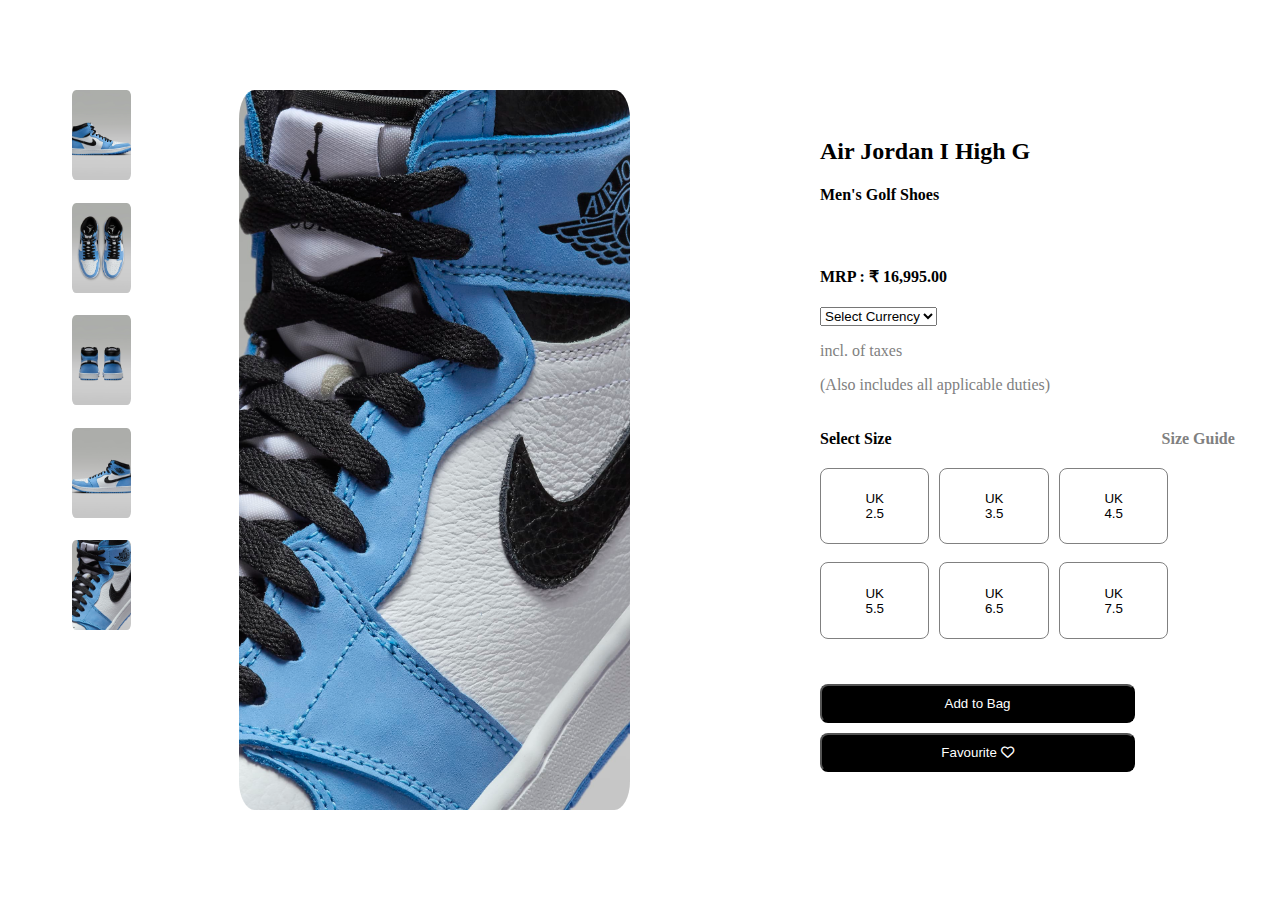
==== Week-1/index.html @ d741fef4 "Add files via upload" ====
<!DOCTYPE html>
<html lang="en">

<head>
    <meta charset="UTF-8" />
    <meta name="viewport" content="width=device-width, initial-scale=1.0" />
    <link rel="stylesheet" href="https://cdnjs.cloudflare.com/ajax/libs/font-awesome/6.5.2/css/all.min.css"/>
    <link rel="stylesheet" href="style.css" />
    <title>Browser</title>
</head>

<body>
  <div class="container">
    <div class="div1">
        <div class="sidebar">
            <div class="img1">
                <img src="img1.jpg" alt="shoes">
            </div>
            <div class="img2">
                <img src="img2.jpg" alt="shoes">
            </div>
            <div class="img3">
                <img src="img3.jpg" alt="shoes">
            </div>
            <div class="img4">
                <img src="main-img.jpg" alt="shoes">
            </div>
            <div class="img4">
                <img src="img4.jpg" alt="shoes">
            </div>
        </div>
        <div class="main-img">
            <img id="mainImage" src="img4.jpg" alt="shoes">
        </div>
    </div>
    <div class="div2">
        <div class="product">
            <h2>Air Jordan I High G</h2>
            <h4>Men's Golf Shoes</h4>
        </div>
        <div class="product-price">
            <h4 class="mrp" id="mrp">MRP : ₹ 16,995.00</h4>
            <div class="product-details">
                <select id="currencySelect">
                    <option value="7495.00">Select Currency</option>
                    <option value="IND">₹ - IND</option>
                    <option value="USD">$ - USD</option>
                    <option value="EUR">€ - EUR</option>
                    <option value="GBP">£ - GBP</option>
                </select>
            </div>
            <p>incl. of taxes </p>
            <p>(Also includes all applicable duties)</p>
        </div>
        <div class="size">
            <div class="size-header">
                <h4>Select Size</h4>
                <h4 class="size-guide"><a href="#">Size Guide</a></h4>
            </div>
        </div>
        <div class="group1">
            <button>UK 2.5</button>
            <button>UK 3.5</button>
            <button>UK 4.5</button>
        </div>
        <div class="group2">
            <button>UK 5.5</button>
            <button>UK 6.5</button>
            <button>UK 7.5</button>
        </div>
        <div class="buying-options">
            <button>Add to Bag</button>
            <button>Favourite <i class="fa-regular fa-heart"></i></button>
        </div>
    </div>
  </div>
  
  <script src="script.js"></script>
</body>

</html>
---- Week-1/style.css ----
body {
    margin: 0px;
    display: flex;
}
.container {
    display: flex;
    width: 100%;
    height: 100%;
}
.div1, .div2 {
    height: 100vh;
    width: 100%;
    display: flex;
    align-items: flex-start; 
}
.div2 {
    display: flex;
    flex-direction: column;
    align-items: flex-start;
    justify-content: center;
    padding: 10px;
} 
.sidebar {
    height: 60vh;
    width: 15%;
    margin: 10vh 8vh;
    display: flex;
    flex-direction: column;
    justify-content: space-between;
}
.img1, .img2, .img3, .img4 {
    height: 10vh;
}
.img1 img, .img2 img, .img3 img, .img4 img {
    width: 100%;
    height: 100%;
    object-fit: cover;
    border-radius: 7%;
    cursor: pointer;
}
.main-img {
    height: 80vh;
    width: 100%;
    margin: 10vh 0 0 4vh;
    display: flex;
}
.main-img img {
    max-width: 100%;
    max-height: 100%;
    object-fit: cover;
    border-radius: 4%;
}
.mrp:hover{
    color: orangered;
}
.product, .product-price, .size, .buying-options {
    margin-bottom: 20px;
    margin-left: 20vh;
}
.size {
    display: flex;
    align-items: center;
    justify-content: space-between; 
}
p{
    color: grey;
}
.size-header {
    display: flex;
    justify-content: space-between;
    width: 100%;
}
.size-header h4 {
    margin: 0;
}
.size-header .size-guide {
    margin-left: 30vh; 
}
.group1, .group2 {
    display: flex;
    gap: 10px;
    flex-wrap: nowrap; 
    margin-left: 20vh;
}
.group2{
    margin-top: 2vh;
}
.group1 button, .group2 button {
    padding: 15% 30%; 
    flex: 1; 
    border-radius: 8px ;
    border: 1px solid gray;
    background: white;
}
.size-guide {
    margin-left: auto;
}
.buying-options {
    display: flex;
    flex-direction: column;
    width: 100%;
    margin-top: 5vh;
}
.buying-options button {
    margin-bottom: 10px; 
    padding: 10px 20px;
    cursor: pointer;
    width: 50%; 
    border-radius: 8px;
    color: white;
    background: black;
}
a{
    text-decoration: none;
    color: grey;
}
.group1 button.active, .group2 button.active {
    background-color: #000;
    color: #fff; 
    border: 2px solid #000;
}

@media (max-width: 768px) {
    .container {
        flex-direction: column;
    }
    .div1, .div2 {
        height: auto;
        width: 100%;
        align-items: center;
    }
    .sidebar {
        height: auto;
        width: 100%;
        margin: 0;
        flex-direction: row;
        justify-content: space-around;
    }
    .main-img {
        height: 60vh;
        width: 100%;
        margin: 5vh auto;
    }
    .product, .product-price, .size, .buying-options {
        margin-left: auto;
        margin-right: auto;
        text-align: center;
    }
    .size-header .size-guide {
        margin-left: auto;
    }
    .group1, .group2 {
        flex-direction: column;
        width: 100%;
        align-items: center;
    }
    .group1 button, .group2 button {
        width: 80%;
        margin: 5px 0;
    }
    .buying-options button {
        width: 80%;
    }
}


@media (max-width: 768px) {
    .container {
        flex-direction: column;
    }
    .div1, .div2 {
        height: auto;
        width: 100%;
        align-items: center;
    }
    .div1{
        flex-direction: column;
    }
    .sidebar{
        display: flex;
        flex-direction: row;
        order: 2;
        margin-top: 5%;
        justify-content:space-evenly;
    }
    .main-img {
        height: 60vh;
        width: 100%;
        margin: 5vh auto;
        margin: 0;
    }
    .main-img img{
        border-radius: 0;
        width: 100%;
        margin-top: 0;
    }
    .buying-options{
        justify-items: center;
        align-items: center;
    }
    .group1, .group2 {
        flex-direction: row;
        width: 80%;
        align-items: center;
        margin-left: 1%;
    }
    .group1 button, .group2 button {
        padding: 5%; 
    }
    .buying-options button {
        width: 80%;
    }
    .size-header {
        display: flex;
        justify-content: space-between;
        width: 80%;
        margin: 0 auto;
    }
    .size-header .size-guide {
        margin-left: 20px; 
    }
}
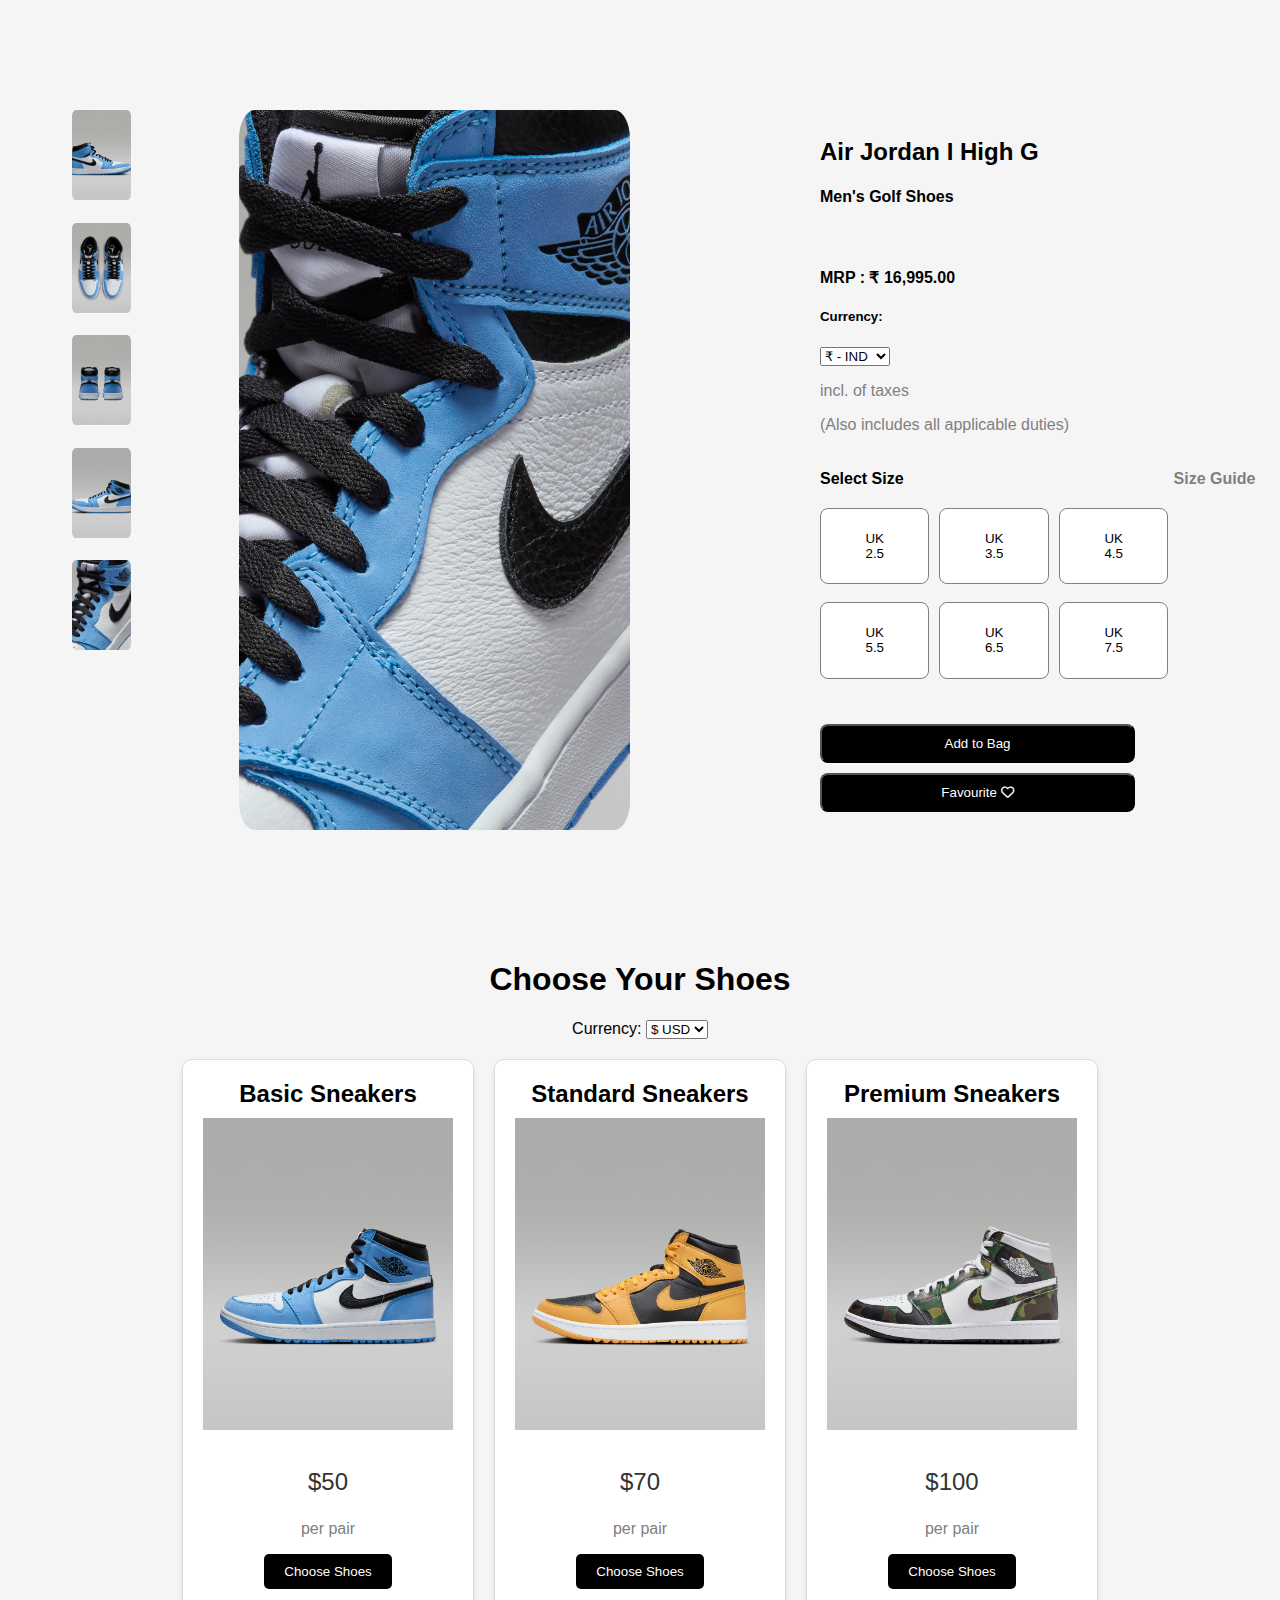
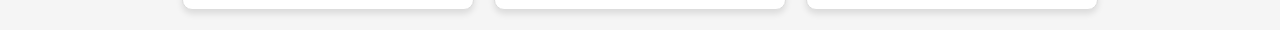
==== commit af3421c9: "Add files via upload" ====
--- a/Week-1/index.html
+++ b/Week-1/index.html
@@ -1,81 +1,127 @@
 <!DOCTYPE html>
 <html lang="en">
-
-<head>
+  <head>
     <meta charset="UTF-8" />
     <meta name="viewport" content="width=device-width, initial-scale=1.0" />
-    <link rel="stylesheet" href="https://cdnjs.cloudflare.com/ajax/libs/font-awesome/6.5.2/css/all.min.css"/>
+    <link
+      rel="stylesheet"
+      href="https://cdnjs.cloudflare.com/ajax/libs/font-awesome/6.5.2/css/all.min.css"
+    />
     <link rel="stylesheet" href="style.css" />
-    <title>Browser</title>
-</head>
+    <title>Shoe Pricing Page</title>
+  </head>
 
-<body>
-  <div class="container">
-    <div class="div1">
+  <body>
+    <div class="container">
+      <div class="div1">
         <div class="sidebar">
-            <div class="img1">
-                <img src="img1.jpg" alt="shoes">
-            </div>
-            <div class="img2">
-                <img src="img2.jpg" alt="shoes">
-            </div>
-            <div class="img3">
-                <img src="img3.jpg" alt="shoes">
-            </div>
-            <div class="img4">
-                <img src="main-img.jpg" alt="shoes">
-            </div>
-            <div class="img4">
-                <img src="img4.jpg" alt="shoes">
-            </div>
+          <div class="img1">
+            <img src="img1.jpg" alt="shoes" />
+          </div>
+          <div class="img2">
+            <img src="img2.jpg" alt="shoes" />
+          </div>
+          <div class="img3">
+            <img src="img3.jpg" alt="shoes" />
+          </div>
+          <div class="img4">
+            <img src="main-img.jpg" alt="shoes" />
+          </div>
+          <div class="img4">
+            <img src="img4.jpg" alt="shoes" />
+          </div>
         </div>
         <div class="main-img">
-            <img id="mainImage" src="img4.jpg" alt="shoes">
+          <img id="mainImage" src="img4.jpg" alt="shoes" />
         </div>
-    </div>
-    <div class="div2">
+      </div>
+      <div class="div2">
         <div class="product">
-            <h2>Air Jordan I High G</h2>
-            <h4>Men's Golf Shoes</h4>
+          <h2>Air Jordan I High G</h2>
+          <h4>Men's Golf Shoes</h4>
         </div>
         <div class="product-price">
-            <h4 class="mrp" id="mrp">MRP : ₹ 16,995.00</h4>
-            <div class="product-details">
-                <select id="currencySelect">
-                    <option value="7495.00">Select Currency</option>
-                    <option value="IND">₹ - IND</option>
-                    <option value="USD">$ - USD</option>
-                    <option value="EUR">€ - EUR</option>
-                    <option value="GBP">£ - GBP</option>
-                </select>
-            </div>
-            <p>incl. of taxes </p>
-            <p>(Also includes all applicable duties)</p>
+          <h4 class="mrp" id="mrp">MRP : ₹ 16,995.00</h4>
+          <div class="product-details">
+            <h5>Currency:</h5>
+            <select id="currencySelect" onchange="updateCurrency()">
+              <option value="IND">₹ - IND</option>
+              <option value="USD">$ - USD</option>
+              <option value="EUR">€ - EUR</option>
+              <option value="GBP">£ - GBP</option>
+            </select>
+          </div>
+          <p>incl. of taxes</p>
+          <p>(Also includes all applicable duties)</p>
         </div>
         <div class="size">
-            <div class="size-header">
-                <h4>Select Size</h4>
-                <h4 class="size-guide"><a href="#">Size Guide</a></h4>
-            </div>
+          <div class="size-header">
+            <h4>Select Size</h4>
+            <h4 class="size-guide"><a href="#">Size Guide</a></h4>
+          </div>
         </div>
         <div class="group1">
-            <button>UK 2.5</button>
-            <button>UK 3.5</button>
-            <button>UK 4.5</button>
+          <button>UK 2.5</button>
+          <button>UK 3.5</button>
+          <button>UK 4.5</button>
         </div>
         <div class="group2">
-            <button>UK 5.5</button>
-            <button>UK 6.5</button>
-            <button>UK 7.5</button>
+          <button>UK 5.5</button>
+          <button>UK 6.5</button>
+          <button>UK 7.5</button>
         </div>
         <div class="buying-options">
-            <button>Add to Bag</button>
-            <button>Favourite <i class="fa-regular fa-heart"></i></button>
+          <button>Add to Bag</button>
+          <button>
+            Favourite <i class="fa-regular fa-heart"></i>
+          </button>
         </div>
+      </div>
     </div>
-  </div>
-  
-  <script src="script.js"></script>
-</body>
+    <div class="pricing-container">
+      <h1>Choose Your Shoes</h1>
+      <div class="currency-toggle">
+        <label for="currency">Currency:</label>
+        <select id="currency" onchange="updatePrices()">
+          <option value="USD">$ USD</option>
+          <option value="IND">₹ IND</option>
+          <option value="EUR">€ EUR</option>
+          <option value="GBP">£ GBP</option>
+        </select>
+      </div>
+      <div class="pricing-cards">
+        <div class="pricing-card">
+          <h2>Basic Sneakers</h2>
+          <img src="main-img.jpg" alt="Basic Sneakers" class="shoe-image"/>
+          <p id="basic-price" class="price">$50</p>
+          <p>per pair</p>
+          <button>Choose Shoes</button>
+        </div>
+        <div class="pricing-card">
+          <h2>Standard Sneakers</h2>
+          <img
+            src="std.jpg"
+            alt="Standard Sneakers"
+            class="shoe-image"
+          />
+          <p id="standard-price" class="price">$70</p>
+          <p>per pair</p>
+          <button>Choose Shoes</button>
+        </div>
+        <div class="pricing-card">
+          <h2>Premium Sneakers</h2>
+          <img
+            src="pre.jpg"
+            alt="Premium Sneakers"
+            class="shoe-image"
+          />
+          <p id="premium-price" class="price">$100</p>
+          <p>per pair</p>
+          <button>Choose Shoes</button>
+        </div>
+      </div>
+    </div>
 
+    <script src="script.js"></script>
+  </body>
 </html>
--- a/Week-1/style.css
+++ b/Week-1/style.css
@@ -1,25 +1,37 @@
 body {
-    margin: 0px;
-    display: flex;
-}
+    font-family: Arial, sans-serif;
+    margin: 0;
+    padding: 0;
+    display: flex;
+    flex-direction: column;
+    justify-content: center;
+    align-items: center;
+    background-color: #f5f5f5;
+}
+
 .container {
     display: flex;
     width: 100%;
+    height: 80vh;
+    margin-top: 20px;
+}
+
+.div1, .div2 {
     height: 100%;
-}
-.div1, .div2 {
-    height: 100vh;
-    width: 100%;
+    width: 50%;
     display: flex;
     align-items: flex-start; 
 }
+
 .div2 {
+    margin-top: 10vh;
     display: flex;
     flex-direction: column;
     align-items: flex-start;
     justify-content: center;
     padding: 10px;
 } 
+
 .sidebar {
     height: 60vh;
     width: 15%;
@@ -28,9 +40,11 @@
     flex-direction: column;
     justify-content: space-between;
 }
+
 .img1, .img2, .img3, .img4 {
     height: 10vh;
 }
+
 .img1 img, .img2 img, .img3 img, .img4 img {
     width: 100%;
     height: 100%;
@@ -38,53 +52,65 @@
     border-radius: 7%;
     cursor: pointer;
 }
+
 .main-img {
     height: 80vh;
     width: 100%;
     margin: 10vh 0 0 4vh;
     display: flex;
 }
+
 .main-img img {
     max-width: 100%;
     max-height: 100%;
     object-fit: cover;
     border-radius: 4%;
 }
-.mrp:hover{
+
+.mrp:hover {
     color: orangered;
 }
+
 .product, .product-price, .size, .buying-options {
     margin-bottom: 20px;
     margin-left: 20vh;
 }
+
 .size {
     display: flex;
     align-items: center;
     justify-content: space-between; 
 }
-p{
+
+p {
     color: grey;
 }
+
 .size-header {
     display: flex;
     justify-content: space-between;
     width: 100%;
 }
+
 .size-header h4 {
     margin: 0;
 }
+
 .size-header .size-guide {
     margin-left: 30vh; 
 }
+
 .group1, .group2 {
     display: flex;
     gap: 10px;
     flex-wrap: nowrap; 
     margin-left: 20vh;
 }
-.group2{
+
+.group2 {
     margin-top: 2vh;
 }
+
 .group1 button, .group2 button {
     padding: 15% 30%; 
     flex: 1; 
@@ -92,15 +118,18 @@
     border: 1px solid gray;
     background: white;
 }
+
 .size-guide {
     margin-left: auto;
 }
+
 .buying-options {
     display: flex;
     flex-direction: column;
     width: 100%;
     margin-top: 5vh;
 }
+
 .buying-options button {
     margin-bottom: 10px; 
     padding: 10px 20px;
@@ -110,113 +139,146 @@
     color: white;
     background: black;
 }
-a{
+
+a {
     text-decoration: none;
     color: grey;
 }
+
 .group1 button.active, .group2 button.active {
     background-color: #000;
     color: #fff; 
     border: 2px solid #000;
 }
 
+.pricing-container {
+    margin-top: 20vh;
+    text-align: center;
+    padding: 20px;
+    width: 100%;
+}
+
+.currency-toggle {
+    margin-bottom: 20px;
+}
+
+.pricing-cards {
+    display: flex;
+    justify-content: center;
+    gap: 20px;
+    flex-wrap: wrap;
+}
+
+.pricing-card {
+    background: white;
+    border: 1px solid #ddd;
+    border-radius: 10px;
+    padding: 20px;
+    width: 250px;
+    box-shadow: 0 4px 6px rgba(0,0,0,0.1);
+    text-align: center;
+}
+
+.pricing-card h2 {
+    margin: 0 0 10px;
+}
+
+.shoe-image {
+    width: 100%;
+    height: auto;
+    margin-bottom: 10px;
+}
+
+.price {
+    font-size: 24px;
+    color: #333;
+}
+
+.pricing-card button {
+    padding: 10px 20px;
+    background-color: black;
+    color: white;
+    border: none;
+    border-radius: 5px;
+    cursor: pointer;
+}
+
+.pricing-card button:hover {
+    background-color: #0056b3;
+}
+
 @media (max-width: 768px) {
     .container {
+        margin: 0;
         flex-direction: column;
-    }
+        height: auto;
+    }
+
     .div1, .div2 {
-        height: auto;
         width: 100%;
         align-items: center;
     }
+
+    .div2{
+        margin-top: 1vh;
+    }
+    .div1 {
+        flex-direction: column;
+    }
+
     .sidebar {
-        height: auto;
-        width: 100%;
-        margin: 0;
+        display: flex;
         flex-direction: row;
-        justify-content: space-around;
-    }
+        order: 2;
+        margin-top: 5%;
+        justify-content: space-evenly;
+        width: 100%;
+        height: 10vh;
+    }
+
     .main-img {
         height: 60vh;
         width: 100%;
-        margin: 5vh auto;
-    }
+        margin: 0;
+    }
+
+    .main-img img {
+        border-radius: 0;
+        margin: 0;
+        width: 100%;
+    }
+
     .product, .product-price, .size, .buying-options {
         margin-left: auto;
         margin-right: auto;
         text-align: center;
     }
-    .size-header .size-guide {
-        margin-left: auto;
-    }
-    .group1, .group2 {
-        flex-direction: column;
-        width: 100%;
-        align-items: center;
-    }
-    .group1 button, .group2 button {
+
+    .buying-options{
+        margin-left: 10%;
+    }
+    .size-header {
+        display: flex;
+        justify-content: space-between;
         width: 80%;
-        margin: 5px 0;
-    }
-    .buying-options button {
-        width: 80%;
-    }
-}
-
-
-@media (max-width: 768px) {
-    .container {
-        flex-direction: column;
-    }
-    .div1, .div2 {
-        height: auto;
-        width: 100%;
-        align-items: center;
-    }
-    .div1{
-        flex-direction: column;
-    }
-    .sidebar{
-        display: flex;
-        flex-direction: row;
-        order: 2;
-        margin-top: 5%;
-        justify-content:space-evenly;
-    }
-    .main-img {
-        height: 60vh;
-        width: 100%;
-        margin: 5vh auto;
-        margin: 0;
-    }
-    .main-img img{
-        border-radius: 0;
-        width: 100%;
-        margin-top: 0;
-    }
-    .buying-options{
-        justify-items: center;
-        align-items: center;
-    }
+        margin: 0 auto;
+    }
+
     .group1, .group2 {
         flex-direction: row;
         width: 80%;
         align-items: center;
         margin-left: 1%;
     }
+
     .group1 button, .group2 button {
-        padding: 5%; 
-    }
+        padding: 5%;
+    }
+
     .buying-options button {
         width: 80%;
     }
-    .size-header {
-        display: flex;
-        justify-content: space-between;
-        width: 80%;
-        margin: 0 auto;
-    }
-    .size-header .size-guide {
-        margin-left: 20px; 
-    }
-}+    .pricing-container{
+        margin-top:1vh ;
+    }
+}
